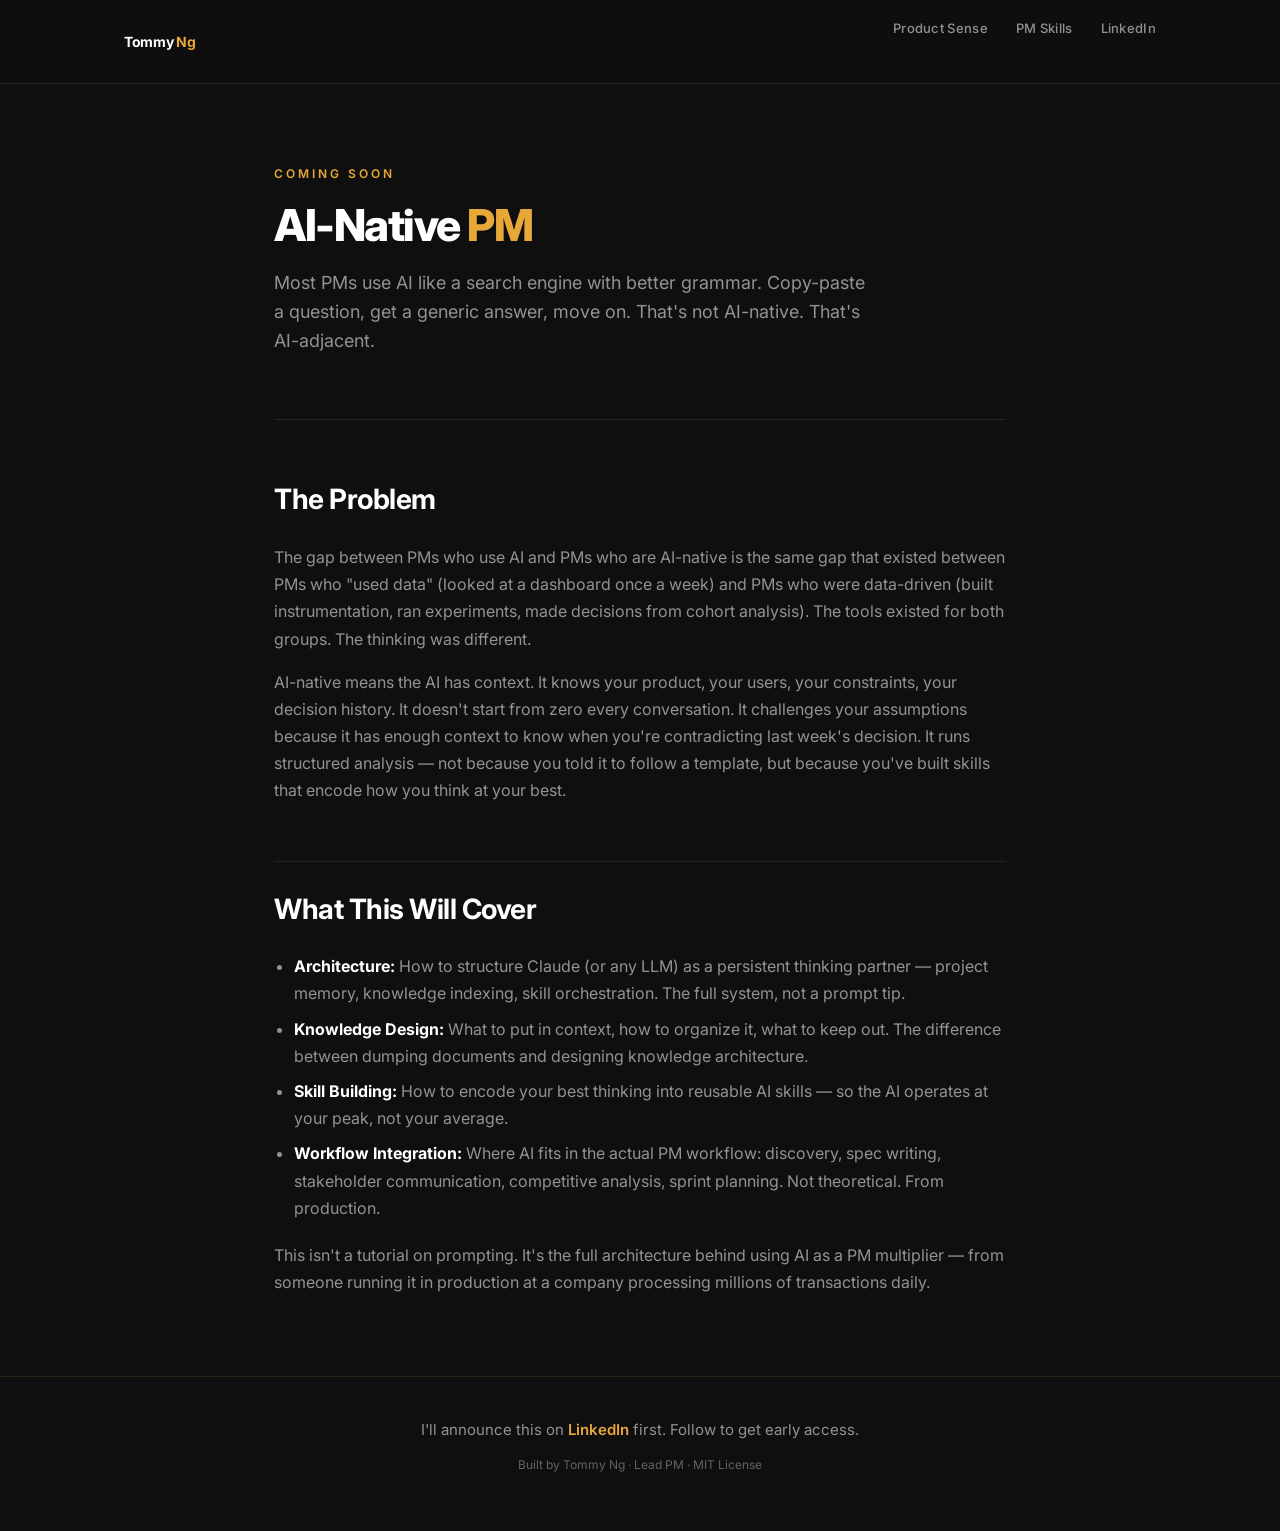
==== ai-native-pm/index.html @ 23a4762e "Initial setup: PM & AI Frameworks site with Product Sense, PM Skills, and future series" ====
<!DOCTYPE html>
<html lang="en">
<head>
  <meta charset="UTF-8">
  <meta name="viewport" content="width=device-width, initial-scale=1.0">
  <title>AI-Native PM — Tommy Ng</title>
  <link rel="stylesheet" href="/style.css">
</head>
<body>

<nav>
  <div class="nav-inner">
    <a href="/" class="site-name">Tommy <span>Ng</span></a>
    <ul class="nav-links">
      <li><a href="/product-sense/">Product Sense</a></li>
      <li><a href="/pm-skills/">PM Skills</a></li>
      <li><a href="https://www.linkedin.com/in/tommy-ngn/" target="_blank">LinkedIn</a></li>
    </ul>
  </div>
</nav>

<div class="page">

  <div class="hero">
    <div class="hero-label">Coming Soon</div>
    <h1>AI-Native <span class="accent">PM</span></h1>
    <p class="subtitle">
      Most PMs use AI like a search engine with better grammar. Copy-paste a question, get a generic answer, move on. That's not AI-native. That's AI-adjacent.
    </p>
  </div>

  <h2>The Problem</h2>
  <p>
    The gap between PMs who use AI and PMs who are AI-native is the same gap that existed between PMs who "used data" (looked at a dashboard once a week) and PMs who were data-driven (built instrumentation, ran experiments, made decisions from cohort analysis). The tools existed for both groups. The thinking was different.
  </p>
  <p>
    AI-native means the AI has context. It knows your product, your users, your constraints, your decision history. It doesn't start from zero every conversation. It challenges your assumptions because it has enough context to know when you're contradicting last week's decision. It runs structured analysis — not because you told it to follow a template, but because you've built skills that encode how you think at your best.
  </p>

  <h2>What This Will Cover</h2>
  <ul>
    <li><strong>Architecture:</strong> How to structure Claude (or any LLM) as a persistent thinking partner — project memory, knowledge indexing, skill orchestration. The full system, not a prompt tip.</li>
    <li><strong>Knowledge Design:</strong> What to put in context, how to organize it, what to keep out. The difference between dumping documents and designing knowledge architecture.</li>
    <li><strong>Skill Building:</strong> How to encode your best thinking into reusable AI skills — so the AI operates at your peak, not your average.</li>
    <li><strong>Workflow Integration:</strong> Where AI fits in the actual PM workflow: discovery, spec writing, stakeholder communication, competitive analysis, sprint planning. Not theoretical. From production.</li>
  </ul>

  <p>
    This isn't a tutorial on prompting. It's the full architecture behind using AI as a PM multiplier — from someone running it in production at a company processing millions of transactions daily.
  </p>

</div>

<footer>
  <div class="page">
    <p class="cta">I'll announce this on <a href="https://www.linkedin.com/in/tommy-ngn/" target="_blank">LinkedIn</a> first. Follow to get early access.</p>
    <p class="credit">Built by Tommy Ng &middot; Lead PM &middot; MIT License</p>
  </div>
</footer>

</body>
</html>
---- style.css ----
/* Tommy Ng — Design System
   Colors: #0F0F0F (bg), #E8A838 (gold accent), #FFFFFF (text)
   Font: Inter
*/

@import url('https://fonts.googleapis.com/css2?family=Inter:wght@400;500;600;700;800&family=JetBrains+Mono:wght@400;500&display=swap');

*, *::before, *::after { margin: 0; padding: 0; box-sizing: border-box; }

:root {
  --bg: #0F0F0F;
  --bg-surface: #161616;
  --bg-elevated: #1C1C1C;
  --gold: #E8A838;
  --gold-dim: rgba(232, 168, 56, 0.15);
  --gold-faint: rgba(232, 168, 56, 0.06);
  --text: #FFFFFF;
  --text-secondary: rgba(255, 255, 255, 0.55);
  --text-tertiary: rgba(255, 255, 255, 0.35);
  --border: rgba(232, 168, 56, 0.12);
  --coral: #D4654A;
  --green: #5B8C5A;
  --font: 'Inter', -apple-system, BlinkMacSystemFont, sans-serif;
  --mono: 'JetBrains Mono', monospace;
}

html { font-size: 16px; scroll-behavior: smooth; }

body {
  font-family: var(--font);
  background: var(--bg);
  color: var(--text);
  line-height: 1.7;
  -webkit-font-smoothing: antialiased;
}

/* ---- Layout ---- */

.page {
  max-width: 780px;
  margin: 0 auto;
  padding: 0 24px;
}

.page-wide {
  max-width: 1080px;
  margin: 0 auto;
  padding: 0 24px;
}

/* ---- Top Bar / Navigation ---- */

nav {
  position: sticky;
  top: 0;
  z-index: 100;
  background: rgba(15, 15, 15, 0.92);
  backdrop-filter: blur(12px);
  border-bottom: 1px solid var(--border);
  padding: 14px 0;
}

nav .nav-inner {
  max-width: 1080px;
  margin: 0 auto;
  padding: 0 24px;
  display: flex;
  align-items: center;
  justify-content: space-between;
}

nav .site-name {
  font-size: 14px;
  font-weight: 700;
  color: var(--text);
  text-decoration: none;
  letter-spacing: -0.3px;
}

nav .site-name span {
  color: var(--gold);
}

nav .nav-links {
  display: flex;
  gap: 28px;
  list-style: none;
}

nav .nav-links a {
  font-size: 13px;
  font-weight: 500;
  color: var(--text-secondary);
  text-decoration: none;
  transition: color 0.2s;
  letter-spacing: 0.3px;
}

nav .nav-links a:hover,
nav .nav-links a.active {
  color: var(--gold);
}

/* ---- Hero / Page Header ---- */

.hero {
  padding: 80px 0 48px;
  border-bottom: 1px solid var(--border);
  margin-bottom: 48px;
}

.hero-label {
  font-size: 12px;
  font-weight: 600;
  letter-spacing: 3px;
  text-transform: uppercase;
  color: var(--gold);
  margin-bottom: 16px;
}

.hero h1 {
  font-size: 44px;
  font-weight: 800;
  line-height: 1.1;
  letter-spacing: -1.5px;
  margin-bottom: 20px;
}

.hero h1 .accent { color: var(--gold); }

.hero .subtitle {
  font-size: 18px;
  color: var(--text-secondary);
  line-height: 1.6;
  max-width: 600px;
}

/* ---- Section Headers ---- */

h2 {
  font-size: 28px;
  font-weight: 700;
  letter-spacing: -0.5px;
  margin: 56px 0 20px;
  padding-top: 24px;
  border-top: 1px solid var(--border);
}

h2:first-of-type {
  border-top: none;
  padding-top: 0;
}

h3 {
  font-size: 20px;
  font-weight: 600;
  margin: 36px 0 12px;
  color: var(--text);
}

h4 {
  font-size: 16px;
  font-weight: 600;
  margin: 24px 0 8px;
  color: var(--gold);
}

/* ---- Content ---- */

p { margin-bottom: 16px; color: var(--text-secondary); }
p strong { color: var(--text); font-weight: 600; }

a { color: var(--gold); text-decoration: none; }
a:hover { text-decoration: underline; }

ul, ol {
  margin: 0 0 20px 20px;
  color: var(--text-secondary);
}

li { margin-bottom: 8px; }
li strong { color: var(--text); }

blockquote {
  border-left: 3px solid var(--gold);
  padding: 16px 20px;
  margin: 24px 0;
  background: var(--gold-faint);
  border-radius: 0 8px 8px 0;
  color: var(--text-secondary);
  font-style: italic;
}

code {
  font-family: var(--mono);
  font-size: 14px;
  background: var(--bg-elevated);
  padding: 2px 6px;
  border-radius: 4px;
  color: var(--gold);
}

pre {
  background: var(--bg-surface);
  border: 1px solid var(--border);
  border-radius: 8px;
  padding: 20px;
  overflow-x: auto;
  margin: 24px 0;
}

pre code {
  background: none;
  padding: 0;
  color: var(--text-secondary);
}

/* ---- Cards (for hub page) ---- */

.card-grid {
  display: grid;
  grid-template-columns: repeat(auto-fill, minmax(320px, 1fr));
  gap: 20px;
  margin: 32px 0;
}

.card {
  background: var(--bg-surface);
  border: 1px solid var(--border);
  border-radius: 12px;
  padding: 28px;
  transition: border-color 0.2s, transform 0.2s;
  text-decoration: none;
  display: block;
}

.card:hover {
  border-color: var(--gold);
  transform: translateY(-2px);
  text-decoration: none;
}

.card .card-label {
  font-size: 11px;
  font-weight: 600;
  letter-spacing: 2px;
  text-transform: uppercase;
  color: var(--gold);
  margin-bottom: 12px;
}

.card .card-title {
  font-size: 20px;
  font-weight: 700;
  color: var(--text);
  margin-bottom: 10px;
  letter-spacing: -0.3px;
}

.card .card-desc {
  font-size: 14px;
  color: var(--text-secondary);
  line-height: 1.6;
}

.card .card-status {
  display: inline-block;
  margin-top: 14px;
  font-size: 11px;
  font-weight: 600;
  letter-spacing: 1px;
  text-transform: uppercase;
  padding: 4px 10px;
  border-radius: 4px;
}

.card .card-status.live {
  background: rgba(91, 140, 90, 0.15);
  color: var(--green);
}

.card .card-status.coming {
  background: var(--gold-dim);
  color: var(--gold);
}

/* ---- Phase / Step Indicators ---- */

.phase-list {
  counter-reset: phase;
  list-style: none;
  margin-left: 0;
  padding-left: 0;
}

.phase-list li {
  counter-increment: phase;
  padding: 20px 0 20px 52px;
  position: relative;
  border-bottom: 1px solid var(--border);
}

.phase-list li:last-child { border-bottom: none; }

.phase-list li::before {
  content: counter(phase);
  position: absolute;
  left: 0;
  top: 20px;
  width: 32px;
  height: 32px;
  background: var(--gold-dim);
  color: var(--gold);
  border-radius: 50%;
  display: flex;
  align-items: center;
  justify-content: center;
  font-size: 14px;
  font-weight: 700;
}

/* ---- Footer ---- */

footer {
  margin-top: 80px;
  padding: 40px 0;
  border-top: 1px solid var(--border);
  text-align: center;
}

footer .cta {
  font-size: 15px;
  color: var(--text-secondary);
  margin-bottom: 12px;
}

footer .cta a {
  color: var(--gold);
  font-weight: 600;
}

footer .credit {
  font-size: 12px;
  color: var(--text-tertiary);
}

/* ---- Responsive ---- */

@media (max-width: 640px) {
  .hero h1 { font-size: 32px; }
  h2 { font-size: 24px; }
  .card-grid { grid-template-columns: 1fr; }
  nav .nav-links { gap: 16px; }
  nav .nav-links a { font-size: 12px; }
}

/* ---- Utility ---- */

.accent { color: var(--gold); }
.dim { color: var(--text-secondary); }
.mt-0 { margin-top: 0; }
.mb-0 { margin-bottom: 0; }
.text-center { text-align: center; }
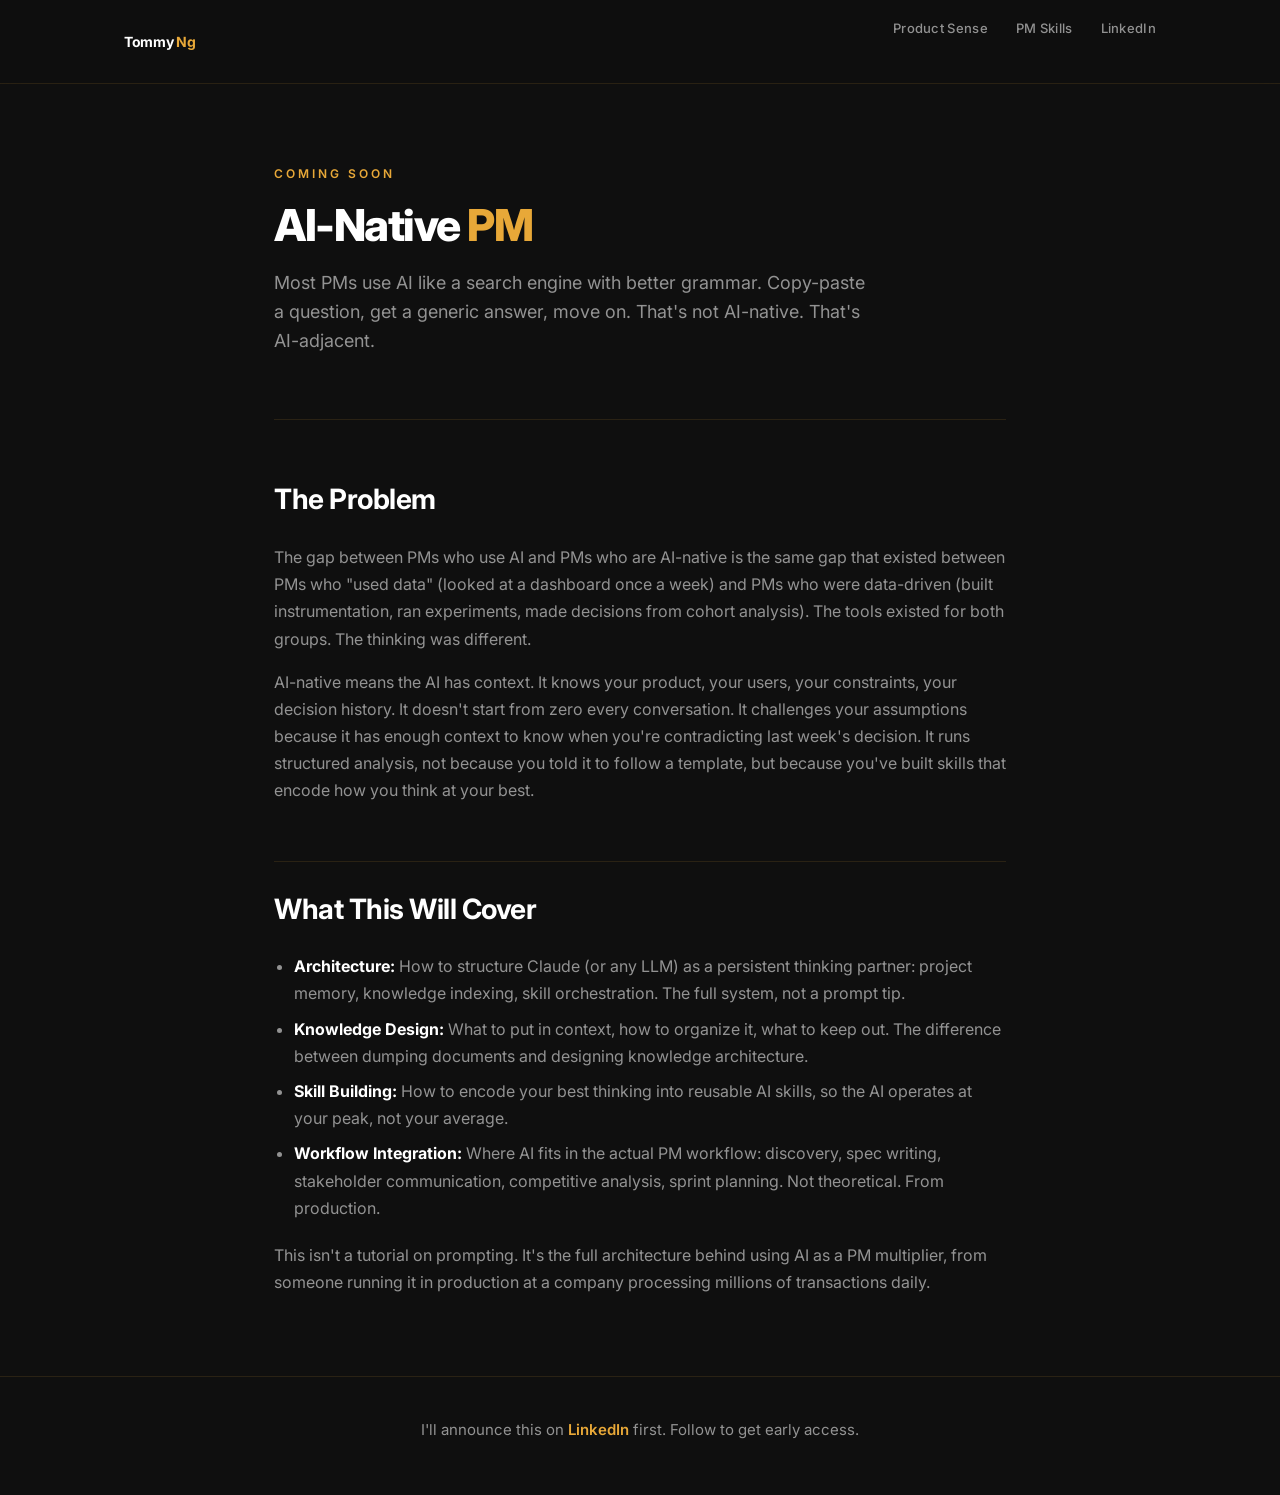
==== commit 08c35bd5: "Improve site copy, rename skills section, clean up punctuation - Rewrite hero headline using PSD the" ====
--- a/ai-native-pm/index.html
+++ b/ai-native-pm/index.html
@@ -3,8 +3,21 @@
 <head>
   <meta charset="UTF-8">
   <meta name="viewport" content="width=device-width, initial-scale=1.0">
-  <title>AI-Native PM — Tommy Ng</title>
+  <title>AI-Native PM | Tommy Ng</title>
   <link rel="stylesheet" href="/style.css">
+
+  <!-- Open Graph / Social -->
+  <meta property="og:type" content="website">
+  <meta property="og:url" content="https://tommy-ngn.github.io/ai-native-pm/">
+  <meta property="og:title" content="AI-Native PM | Tommy Ng">
+  <meta property="og:description" content="The full architecture behind using AI as a PM multiplier: project memory, knowledge design, skill building, workflow integration.">
+  <meta property="og:image" content="https://tommy-ngn.github.io/og-image.png">
+  <meta property="og:image:width" content="1200">
+  <meta property="og:image:height" content="630">
+  <meta name="twitter:card" content="summary_large_image">
+  <meta name="twitter:title" content="AI-Native PM | Tommy Ng">
+  <meta name="twitter:description" content="The full architecture behind using AI as a PM multiplier: project memory, knowledge design, skill building, workflow integration.">
+  <meta name="twitter:image" content="https://tommy-ngn.github.io/og-image.png">
 </head>
 <body>
 
@@ -14,7 +27,7 @@
     <ul class="nav-links">
       <li><a href="/product-sense/">Product Sense</a></li>
       <li><a href="/pm-skills/">PM Skills</a></li>
-      <li><a href="https://www.linkedin.com/in/tommy-ngn/" target="_blank">LinkedIn</a></li>
+      <li><a href="https://www.linkedin.com/in/tommyngn/" target="_blank">LinkedIn</a></li>
     </ul>
   </div>
 </nav>
@@ -34,27 +47,26 @@
     The gap between PMs who use AI and PMs who are AI-native is the same gap that existed between PMs who "used data" (looked at a dashboard once a week) and PMs who were data-driven (built instrumentation, ran experiments, made decisions from cohort analysis). The tools existed for both groups. The thinking was different.
   </p>
   <p>
-    AI-native means the AI has context. It knows your product, your users, your constraints, your decision history. It doesn't start from zero every conversation. It challenges your assumptions because it has enough context to know when you're contradicting last week's decision. It runs structured analysis — not because you told it to follow a template, but because you've built skills that encode how you think at your best.
+    AI-native means the AI has context. It knows your product, your users, your constraints, your decision history. It doesn't start from zero every conversation. It challenges your assumptions because it has enough context to know when you're contradicting last week's decision. It runs structured analysis, not because you told it to follow a template, but because you've built skills that encode how you think at your best.
   </p>
 
   <h2>What This Will Cover</h2>
   <ul>
-    <li><strong>Architecture:</strong> How to structure Claude (or any LLM) as a persistent thinking partner — project memory, knowledge indexing, skill orchestration. The full system, not a prompt tip.</li>
+    <li><strong>Architecture:</strong> How to structure Claude (or any LLM) as a persistent thinking partner: project memory, knowledge indexing, skill orchestration. The full system, not a prompt tip.</li>
     <li><strong>Knowledge Design:</strong> What to put in context, how to organize it, what to keep out. The difference between dumping documents and designing knowledge architecture.</li>
-    <li><strong>Skill Building:</strong> How to encode your best thinking into reusable AI skills — so the AI operates at your peak, not your average.</li>
+    <li><strong>Skill Building:</strong> How to encode your best thinking into reusable AI skills, so the AI operates at your peak, not your average.</li>
     <li><strong>Workflow Integration:</strong> Where AI fits in the actual PM workflow: discovery, spec writing, stakeholder communication, competitive analysis, sprint planning. Not theoretical. From production.</li>
   </ul>
 
   <p>
-    This isn't a tutorial on prompting. It's the full architecture behind using AI as a PM multiplier — from someone running it in production at a company processing millions of transactions daily.
+    This isn't a tutorial on prompting. It's the full architecture behind using AI as a PM multiplier, from someone running it in production at a company processing millions of transactions daily.
   </p>
 
 </div>
 
 <footer>
   <div class="page">
-    <p class="cta">I'll announce this on <a href="https://www.linkedin.com/in/tommy-ngn/" target="_blank">LinkedIn</a> first. Follow to get early access.</p>
-    <p class="credit">Built by Tommy Ng &middot; Lead PM &middot; MIT License</p>
+    <p class="cta">I'll announce this on <a href="https://www.linkedin.com/in/tommyngn/" target="_blank">LinkedIn</a> first. Follow to get early access.</p>
   </div>
 </footer>
 
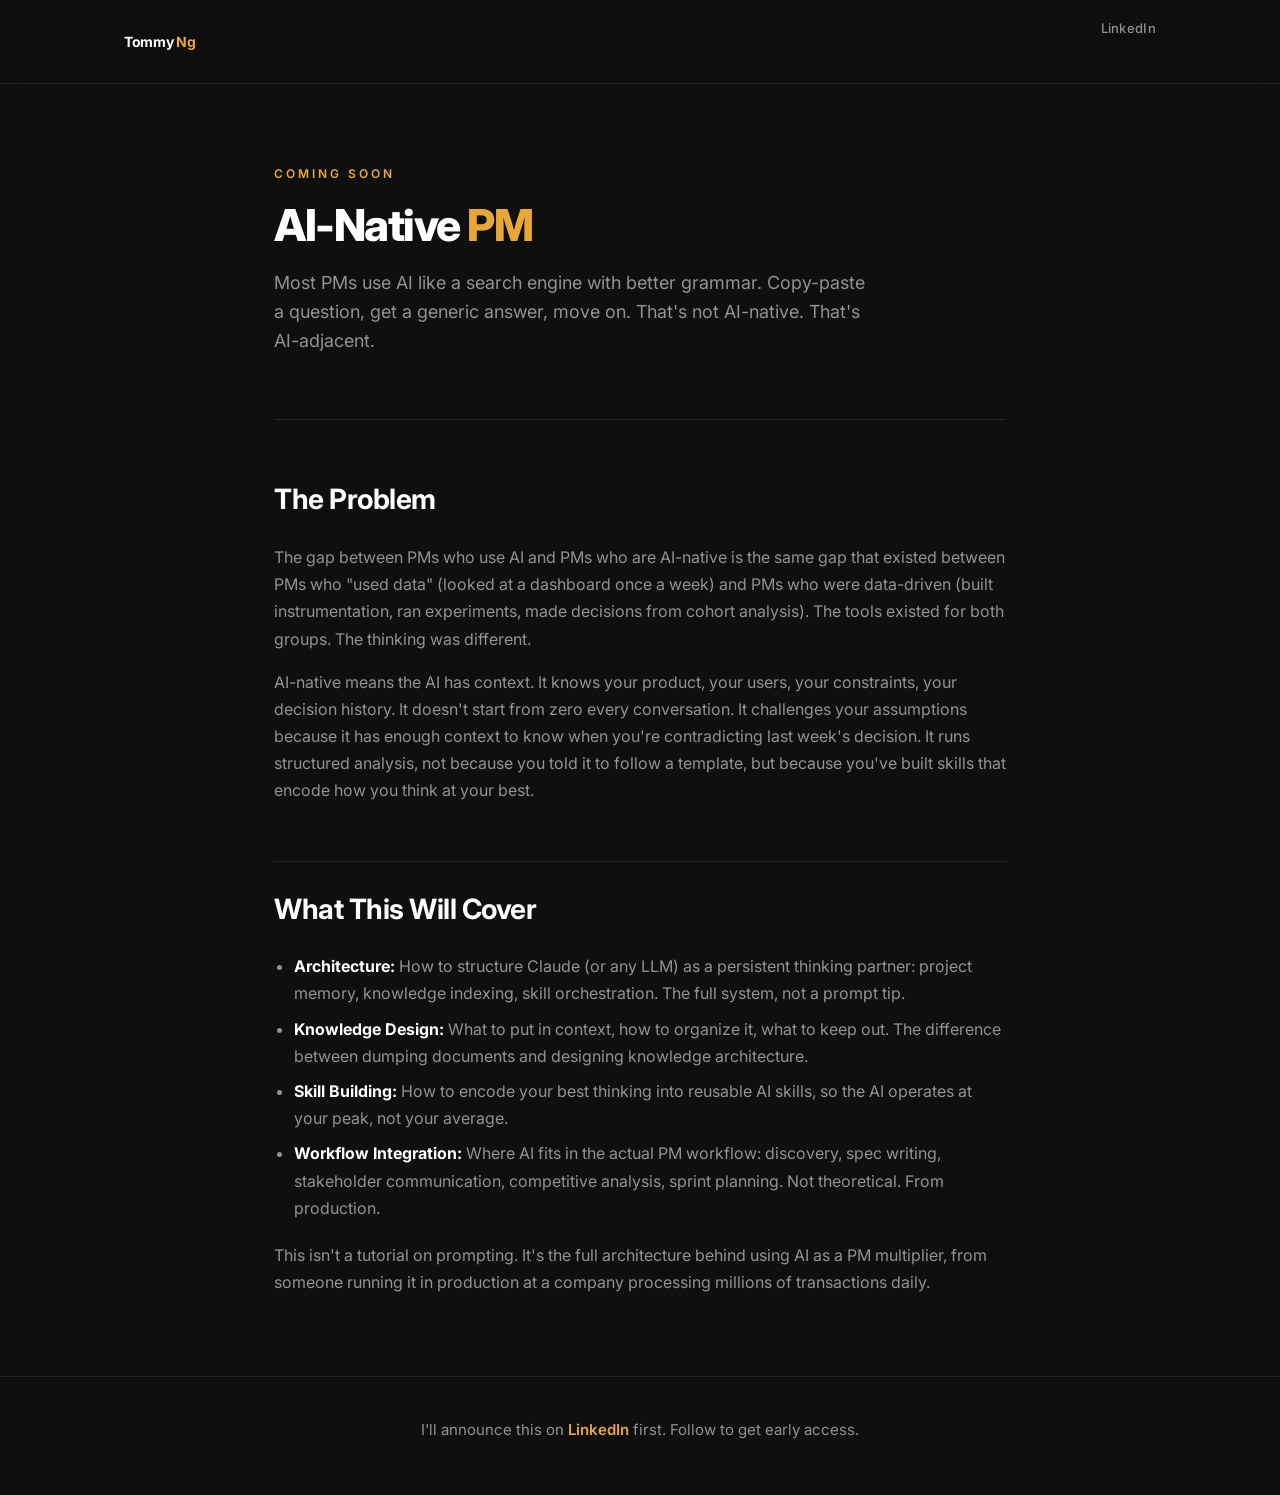
==== commit f59255d7: "New hero CVP + strip nav to LinkedIn only Hero rewritten from framework-centric to universal builder" ====
--- a/ai-native-pm/index.html
+++ b/ai-native-pm/index.html
@@ -25,8 +25,6 @@
   <div class="nav-inner">
     <a href="/" class="site-name">Tommy <span>Ng</span></a>
     <ul class="nav-links">
-      <li><a href="/product-sense/">Product Sense</a></li>
-      <li><a href="/pm-skills/">PM Skills</a></li>
       <li><a href="https://www.linkedin.com/in/tommyngn/" target="_blank">LinkedIn</a></li>
     </ul>
   </div>
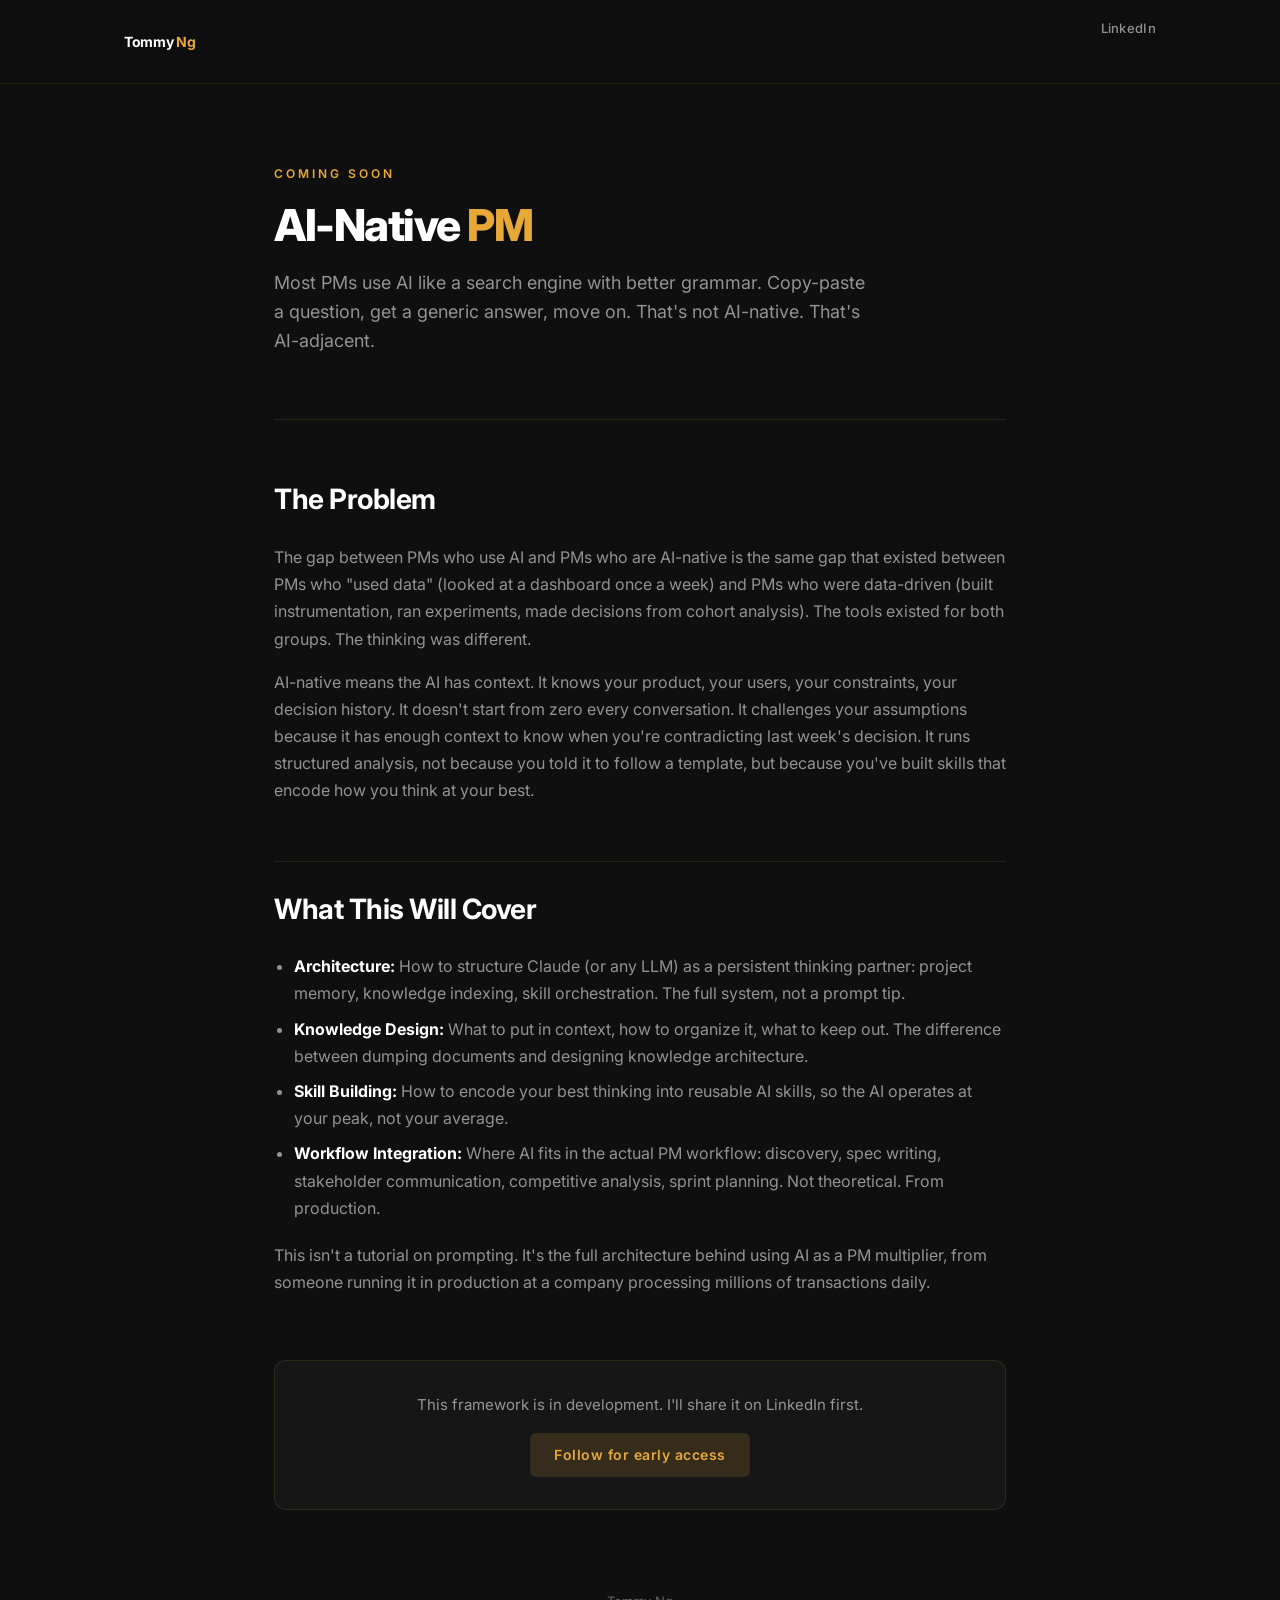
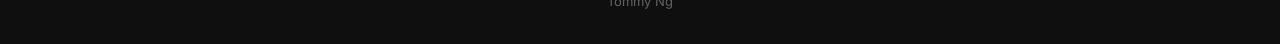
==== commit 735c49ad: "Add analytics stack + redesign end-of-content CTAs Analytics (placeholder tokens, swap after creatin" ====
--- a/ai-native-pm/index.html
+++ b/ai-native-pm/index.html
@@ -18,6 +18,10 @@
   <meta name="twitter:title" content="AI-Native PM | Tommy Ng">
   <meta name="twitter:description" content="The full architecture behind using AI as a PM multiplier: project memory, knowledge design, skill building, workflow integration.">
   <meta name="twitter:image" content="https://tommy-ngn.github.io/og-image.png">
+  <!-- Cloudflare Web Analytics -->
+  <script defer src='https://static.cloudflareinsights.com/beacon.min.js' data-cf-beacon='{"token": "YOUR_CF_TOKEN"}'></script>
+  <!-- Microsoft Clarity -->
+  <script type="text/javascript">(function(c,l,a,r,i,t,y){c[a]=c[a]||function(){(c[a].q=c[a].q||[]).push(arguments)};t=l.createElement(r);t.async=1;t.src="https://www.clarity.ms/tag/"+i;y=l.getElementsByTagName(r)[0];y.parentNode.insertBefore(t,y)})(window,document,"clarity","script","YOUR_CLARITY_ID");</script>
 </head>
 <body>
 
@@ -60,11 +64,16 @@
     This isn't a tutorial on prompting. It's the full architecture behind using AI as a PM multiplier, from someone running it in production at a company processing millions of transactions daily.
   </p>
 
+  <div class="content-cta">
+    <p>This framework is in development. I'll share it on LinkedIn first.</p>
+    <a href="https://www.linkedin.com/in/tommyngn/" target="_blank" class="cta-link">Follow for early access</a>
+  </div>
+
 </div>
 
 <footer>
   <div class="page">
-    <p class="cta">I'll announce this on <a href="https://www.linkedin.com/in/tommyngn/" target="_blank">LinkedIn</a> first. Follow to get early access.</p>
+    <p class="cta">Tommy Ng</p>
   </div>
 </footer>
 
--- a/style.css
+++ b/style.css
@@ -151,6 +151,17 @@
   padding-top: 0;
 }
 
+h2.section-label {
+  font-size: 13px;
+  font-weight: 600;
+  letter-spacing: 2px;
+  text-transform: uppercase;
+  color: var(--text-tertiary);
+  margin: 48px 0 4px;
+  padding-top: 0;
+  border-top: none;
+}
+
 h3 {
   font-size: 20px;
   font-weight: 600;
@@ -319,24 +330,63 @@
   font-weight: 700;
 }
 
+/* ---- End-of-Content CTA ---- */
+
+.content-cta {
+  margin-top: 64px;
+  padding: 32px;
+  border: 1px solid var(--border);
+  border-radius: 12px;
+  background: var(--bg-surface);
+  text-align: center;
+}
+
+.content-cta p {
+  font-size: 15px;
+  color: var(--text-secondary);
+  margin-bottom: 16px;
+  line-height: 1.6;
+}
+
+.content-cta p:last-child {
+  margin-bottom: 0;
+}
+
+.content-cta .cta-link {
+  display: inline-block;
+  padding: 10px 24px;
+  background: var(--gold-dim);
+  color: var(--gold);
+  font-size: 14px;
+  font-weight: 600;
+  letter-spacing: 0.5px;
+  border-radius: 6px;
+  text-decoration: none;
+  transition: background 0.2s;
+}
+
+.content-cta .cta-link:hover {
+  background: rgba(232, 168, 56, 0.25);
+  text-decoration: none;
+}
+
 /* ---- Footer ---- */
 
 footer {
-  margin-top: 80px;
-  padding: 40px 0;
-  border-top: 1px solid var(--border);
+  margin-top: 48px;
+  padding: 32px 0;
   text-align: center;
 }
 
 footer .cta {
-  font-size: 15px;
-  color: var(--text-secondary);
-  margin-bottom: 12px;
+  font-size: 13px;
+  color: var(--text-tertiary);
+  margin-bottom: 0;
 }
 
 footer .cta a {
   color: var(--gold);
-  font-weight: 600;
+  font-weight: 500;
 }
 
 footer .credit {
